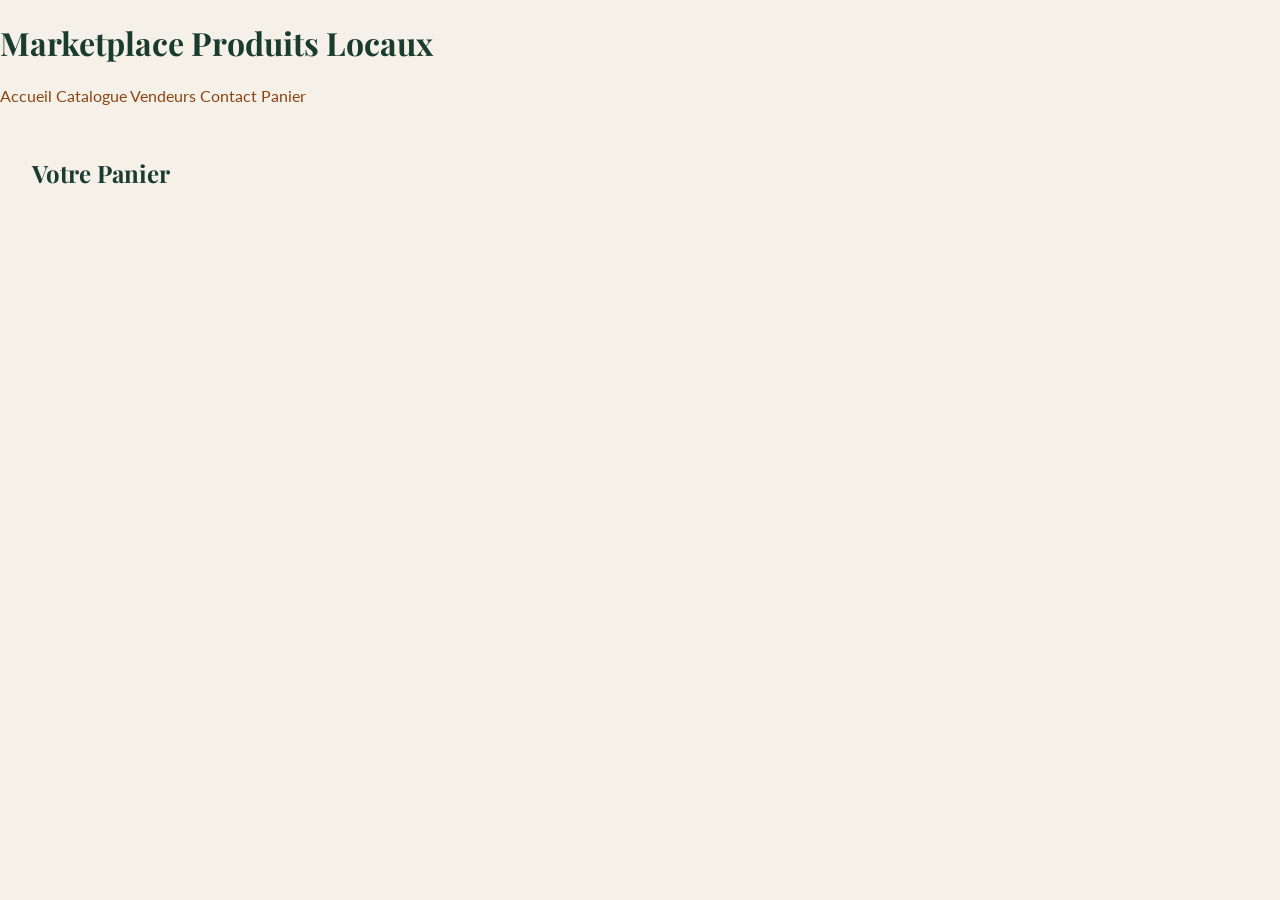
==== cart.html @ ea9a0f0d "Initial commit: Base project setup" ====
<!DOCTYPE html>
<html lang="fr">
<head>
    <meta charset="UTF-8">
    <meta name="viewport" content="width=device-width, initial-scale=1.0">
    <title>Panier - Marketplace Produits Locaux</title>
    <link rel="stylesheet" href="css/global.css">
    <link rel="stylesheet" href="css/style-cart.css">
</head>
<body>
    <header>
        <h1>Marketplace Produits Locaux</h1>
        <nav>
            <a href="index.html">Accueil</a>
            <a href="catalogue.html">Catalogue</a>
            <a href="sellers.html">Vendeurs</a>
            <a href="contact.html">Contact</a>
            <a href="cart.html">Panier</a>
        </nav>
    </header>
    <main>
        <h2>Votre Panier</h2>
        <div class="cart-item-price-display">
            <!-- Items -->
        </div>
    </main>
</body>
</html>
---- css/global.css ----
@import url('https://fonts.googleapis.com/css2?family=Lato:wght@400&family=Playfair+Display:wght@700&display=swap');

:root {
  --color-primary-green: #1A3C2E;
  --color-secondary-brown: #8B4513;
  --color-bg-beige: #F5F0E8;
  --color-accent-gold: #E8A838;
  
  --font-heading: 'Playfair Display', serif;
  --font-body: 'Lato', sans-serif;
}

body {
  font-family: var(--font-body);
  background-color: var(--color-bg-beige);
  color: var(--color-primary-green);
  margin: 0;
  padding: 0;
}

h1, h2, h3, h4, h5, h6 {
  font-family: var(--font-heading);
  color: var(--color-primary-green);
}

a {
  color: var(--color-secondary-brown);
  text-decoration: none;
}

a:hover {
  color: var(--color-accent-gold);
}
---- css/style-cart.css ----
/* Styles spécifiques à la page Panier */
main {
  padding: 2rem;
}
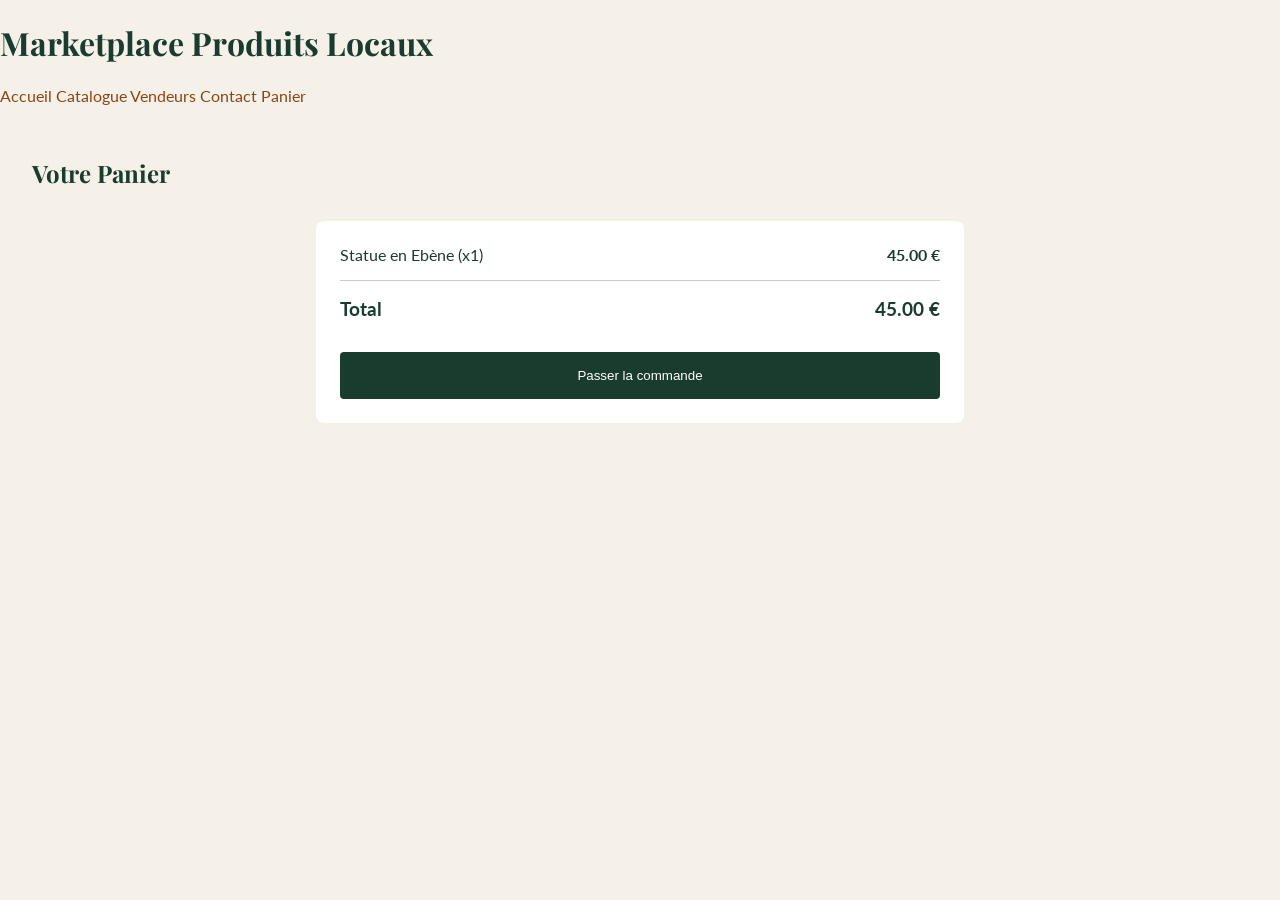
==== commit b41e4c65: "feat: complete application pages" ====
--- a/cart.html
+++ b/cart.html
@@ -20,8 +20,16 @@
     </header>
     <main>
         <h2>Votre Panier</h2>
-        <div class="cart-item-price-display">
-            <!-- Items -->
+        <div style="background: #fff; padding: 1.5rem; border-radius: 8px; max-width: 600px; margin: 2rem auto;">
+            <div style="display: flex; justify-content: space-between; border-bottom: 1px solid #ccc; padding-bottom: 1rem; margin-bottom: 1rem;">
+                <span>Statue en Ebène (x1)</span>
+                <strong class="cart-item-price-display">45.00 €</strong>
+            </div>
+            <div style="display: flex; justify-content: space-between; font-size: 1.2rem;">
+                <strong>Total</strong>
+                <strong class="cart-item-price-display">45.00 €</strong>
+            </div>
+            <button style="width: 100%; padding: 1rem; background: var(--color-primary-green); color: white; border: none; border-radius: 4px; margin-top: 2rem; cursor: pointer;">Passer la commande</button>
         </div>
     </main>
 </body>
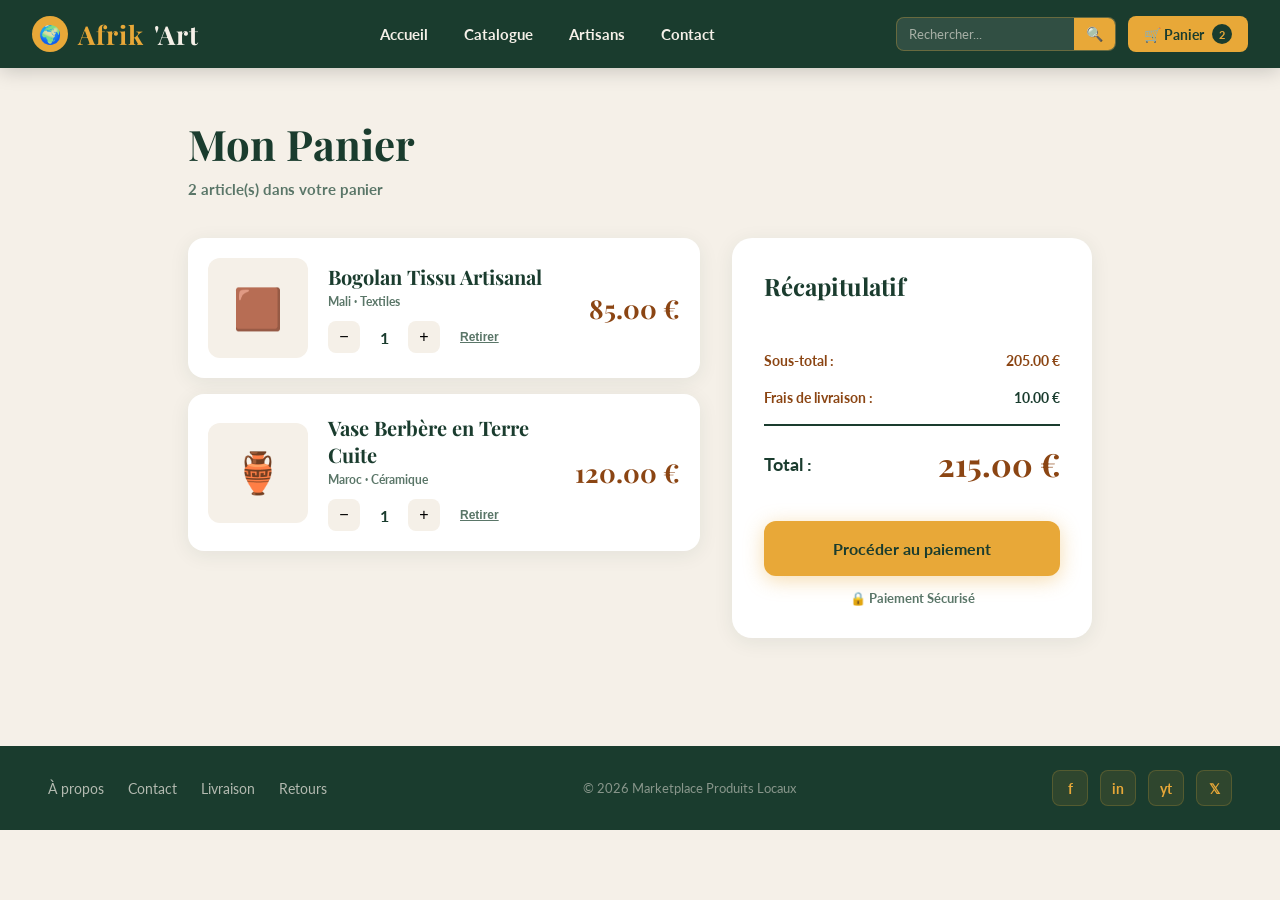
==== commit 35f26dc7: "refactor: apply design from african_marketplace.html" ====
--- a/cart.html
+++ b/cart.html
@@ -3,34 +3,102 @@
 <head>
     <meta charset="UTF-8">
     <meta name="viewport" content="width=device-width, initial-scale=1.0">
-    <title>Panier - Marketplace Produits Locaux</title>
+    <title>Mon Panier - Afrik'Art</title>
     <link rel="stylesheet" href="css/global.css">
     <link rel="stylesheet" href="css/style-cart.css">
 </head>
 <body>
-    <header>
-        <h1>Marketplace Produits Locaux</h1>
-        <nav>
-            <a href="index.html">Accueil</a>
-            <a href="catalogue.html">Catalogue</a>
-            <a href="sellers.html">Vendeurs</a>
-            <a href="contact.html">Contact</a>
-            <a href="cart.html">Panier</a>
-        </nav>
-    </header>
-    <main>
-        <h2>Votre Panier</h2>
-        <div style="background: #fff; padding: 1.5rem; border-radius: 8px; max-width: 600px; margin: 2rem auto;">
-            <div style="display: flex; justify-content: space-between; border-bottom: 1px solid #ccc; padding-bottom: 1rem; margin-bottom: 1rem;">
-                <span>Statue en Ebène (x1)</span>
-                <strong class="cart-item-price-display">45.00 €</strong>
+    <nav>
+        <a href="index.html" class="nav-logo">
+            <div class="nav-logo-icon">🌍</div>
+            Afrik<span>'Art</span>
+        </a>
+        <div class="nav-links">
+            <a href="index.html" class="nav-btn">Accueil</a>
+            <a href="catalogue.html" class="nav-btn">Catalogue</a>
+            <a href="sellers.html" class="nav-btn">Artisans</a>
+            <a href="contact.html" class="nav-btn">Contact</a>
+        </div>
+        <div class="nav-actions">
+            <div class="nav-search-box">
+                <input type="text" placeholder="Rechercher...">
+                <button>🔍</button>
             </div>
-            <div style="display: flex; justify-content: space-between; font-size: 1.2rem;">
-                <strong>Total</strong>
-                <strong class="cart-item-price-display">45.00 €</strong>
+            <a href="cart.html" class="cart-btn active">
+                🛒 Panier <span class="cart-count">2</span>
+            </a>
+        </div>
+    </nav>
+
+    <main class="cart-page">
+        <h1>Mon Panier</h1>
+        <div class="cart-subtitle">2 article(s) dans votre panier</div>
+
+        <div class="cart-layout">
+            <div class="cart-items">
+                <!-- REQUIS: class="cart-item-price-display" -->
+                <div class="cart-item">
+                    <div class="cart-item-img">🟫</div>
+                    <div class="cart-item-info">
+                        <div class="cart-item-name">Bogolan Tissu Artisanal</div>
+                        <div class="cart-item-origin">Mali · Textiles</div>
+                        <div class="cart-item-controls">
+                            <button class="cart-qty-btn">−</button>
+                            <span class="cart-qty">1</span>
+                            <button class="cart-qty-btn">+</button>
+                            <button class="cart-remove">Retirer</button>
+                        </div>
+                    </div>
+                    <div class="cart-item-price-display">85.00 €</div>
+                </div>
+
+                <div class="cart-item">
+                    <div class="cart-item-img">🏺</div>
+                    <div class="cart-item-info">
+                        <div class="cart-item-name">Vase Berbère en Terre Cuite</div>
+                        <div class="cart-item-origin">Maroc · Céramique</div>
+                        <div class="cart-item-controls">
+                            <button class="cart-qty-btn">−</button>
+                            <span class="cart-qty">1</span>
+                            <button class="cart-qty-btn">+</button>
+                            <button class="cart-remove">Retirer</button>
+                        </div>
+                    </div>
+                    <div class="cart-item-price-display">120.00 €</div>
+                </div>
             </div>
-            <button style="width: 100%; padding: 1rem; background: var(--color-primary-green); color: white; border: none; border-radius: 4px; margin-top: 2rem; cursor: pointer;">Passer la commande</button>
+
+            <div class="cart-summary">
+                <h2>Récapitulatif</h2>
+                <div class="summary-line">
+                    <span class="summary-line-label">Sous-total :</span>
+                    <span class="summary-line-value" style="color:var(--secondary-brown)">205.00 €</span>
+                </div>
+                <div class="summary-line">
+                    <span class="summary-line-label">Frais de livraison :</span>
+                    <span class="summary-line-value">10.00 €</span>
+                </div>
+                <div class="summary-total">
+                    <span class="summary-total-label">Total :</span>
+                    <span class="summary-total-value">215.00 €</span>
+                </div>
+                <button class="checkout-btn">Procéder au paiement</button>
+                <div class="secure-badge">🔒 Paiement Sécurisé</div>
+            </div>
         </div>
     </main>
+
+    <footer>
+        <div class="footer-links">
+            <a href="#">À propos</a>
+            <a href="contact.html">Contact</a>
+            <a href="#">Livraison</a>
+            <a href="#">Retours</a>
+        </div>
+        <div style="font-size:13px;color:rgba(245,240,232,.5)">© 2026 Marketplace Produits Locaux</div>
+        <div class="footer-socials">
+            <div class="social-icon">f</div><div class="social-icon">in</div><div class="social-icon">yt</div><div class="social-icon">𝕏</div>
+        </div>
+    </footer>
 </body>
 </html>
--- a/css/global.css
+++ b/css/global.css
@@ -1,33 +1,72 @@
-@import url('https://fonts.googleapis.com/css2?family=Lato:wght@400&family=Playfair+Display:wght@700&display=swap');
+@import url('https://fonts.googleapis.com/css2?family=Lato:wght@400;700&family=Playfair+Display:wght@700&display=swap');
 
 :root {
-  --color-primary-green: #1A3C2E;
-  --color-secondary-brown: #8B4513;
-  --color-bg-beige: #F5F0E8;
-  --color-accent-gold: #E8A838;
+  /* Official Graphic Charter Colors */
+  --primary-green: #1A3C2E;
+  --bg-beige: #F5F0E8;
+  --accent-gold: #E8A838;
+  --secondary-brown: #8B4513;
+
+  /* Aliases to adapt the template easily */
+  --gold: var(--accent-gold);
+  --gold-light: #f0c370;
+  --gold-dark: #cc8d1a;
+  --cream: var(--bg-beige);
+  --cream-dark: #e8dek1;
+  --brown-deep: var(--secondary-brown);
+  --brown-mid: #a05a22;
+  --terracotta: #A0522D; /* fallback */
+  --green-forest: var(--primary-green);
+  --white: #FFFFFF;
+  --text-dark: var(--primary-green);
+  --text-mid: var(--secondary-brown);
+  --text-light: #5a7668;
+  
+  --card-shadow: 0 4px 20px rgba(26, 60, 46, 0.08);
+  --card-shadow-hover: 0 12px 40px rgba(26, 60, 46, 0.15);
+  --radius: 16px;
   
   --font-heading: 'Playfair Display', serif;
   --font-body: 'Lato', sans-serif;
 }
 
-body {
-  font-family: var(--font-body);
-  background-color: var(--color-bg-beige);
-  color: var(--color-primary-green);
-  margin: 0;
-  padding: 0;
-}
+* { margin: 0; padding: 0; box-sizing: border-box; }
+body { font-family: var(--font-body); background: var(--cream); color: var(--text-dark); min-height: 100vh; overflow-x: hidden; }
 
-h1, h2, h3, h4, h5, h6 {
-  font-family: var(--font-heading);
-  color: var(--color-primary-green);
-}
+/* NAV */
+nav { background: var(--primary-green); position: sticky; top: 0; z-index: 1000; padding: 0 32px; display: flex; align-items: center; justify-content: space-between; height: 68px; box-shadow: 0 2px 20px rgba(0,0,0,0.2); }
+.nav-logo { font-family: var(--font-heading); font-size: 26px; font-weight: 700; color: var(--gold); letter-spacing: 1px; cursor: pointer; display: flex; align-items: center; gap: 10px; text-decoration: none; }
+.nav-logo span { color: var(--cream); }
+.nav-logo-icon { width: 36px; height: 36px; background: var(--gold); border-radius: 50%; display: flex; align-items: center; justify-content: center; font-size: 18px; }
+.nav-links { display: flex; gap: 4px; align-items: center; }
+.nav-btn { background: none; border: none; color: var(--cream); font-family: var(--font-body); font-size: 15px; font-weight: 700; padding: 8px 16px; border-radius: 8px; cursor: pointer; transition: all .2s; text-decoration: none; }
+.nav-btn:hover, .nav-btn.active { background: rgba(232,168,56,.15); color: var(--gold); }
+.nav-actions { display: flex; gap: 12px; align-items: center; }
+.nav-search-box { display: flex; align-items: center; background: rgba(255,255,255,.1); border: 1px solid rgba(232,168,56,.3); border-radius: 8px; overflow: hidden; width: 220px; }
+.nav-search-box input { background: none; border: none; outline: none; color: var(--cream); padding: 8px 12px; font-family: var(--font-body); font-size: 13px; width: 100%; }
+.nav-search-box input::placeholder { color: rgba(245,240,232,.6); }
+.nav-search-box button { background: var(--gold); border: none; padding: 8px 12px; cursor: pointer; color: var(--primary-green); font-size: 14px; }
+.cart-btn { background: var(--gold); border: none; color: var(--primary-green); border-radius: 8px; padding: 8px 16px; cursor: pointer; font-family: var(--font-body); font-weight: 700; font-size: 14px; display: flex; align-items: center; gap: 8px; transition: all .2s; text-decoration: none; }
+.cart-btn:hover { background: var(--gold-light); transform: translateY(-1px); }
+.cart-count { background: var(--primary-green); color: var(--gold); border-radius: 50%; width: 20px; height: 20px; display: flex; align-items: center; justify-content: center; font-size: 11px; font-weight: 700; }
 
-a {
-  color: var(--color-secondary-brown);
-  text-decoration: none;
-}
+/* SHARED BUTTONS */
+.btn-primary { background: var(--gold); color: var(--primary-green); border: none; padding: 14px 32px; border-radius: 10px; font-family: var(--font-body); font-weight: 700; font-size: 15px; cursor: pointer; transition: all .25s; box-shadow: 0 4px 20px rgba(232,168,56,.4); text-decoration: none; display: inline-block; }
+.btn-primary:hover { background: var(--gold-light); transform: translateY(-2px); box-shadow: 0 8px 30px rgba(232,168,56,.5); }
+.btn-outline { background: transparent; color: var(--cream); border: 2px solid rgba(245,240,232,.5); padding: 14px 32px; border-radius: 10px; font-family: var(--font-body); font-weight: 700; font-size: 15px; cursor: pointer; transition: all .25s; text-decoration: none; display: inline-block; }
+.btn-outline:hover { border-color: var(--gold); color: var(--gold); }
 
-a:hover {
-  color: var(--color-accent-gold);
-}
+/* FOOTER */
+footer { background: var(--primary-green); color: rgba(245,240,232,.7); padding: 24px 48px; margin-top: 60px; display: flex; align-items: center; justify-content: space-between; flex-wrap: wrap; gap: 16px; }
+.footer-links { display: flex; gap: 24px; }
+.footer-links a { color: rgba(245,240,232,.7); text-decoration: none; font-size: 14px; cursor: pointer; transition: color .2s; }
+.footer-links a:hover { color: var(--gold); }
+.footer-socials { display: flex; gap: 12px; }
+.social-icon { width: 36px; height: 36px; border-radius: 8px; background: rgba(232,168,56,.1); border: 1px solid rgba(232,168,56,.2); display: flex; align-items: center; justify-content: center; color: var(--gold); font-size: 14px; cursor: pointer; transition: all .2s; font-weight: 700; }
+.social-icon:hover { background: var(--gold); color: var(--primary-green); }
+
+/* SCROLLBAR */
+::-webkit-scrollbar { width: 6px; }
+::-webkit-scrollbar-track { background: var(--cream); }
+::-webkit-scrollbar-thumb { background: var(--secondary-brown); border-radius: 3px; }
+::-webkit-scrollbar-thumb:hover { background: var(--primary-green); }
--- a/css/style-cart.css
+++ b/css/style-cart.css
@@ -1,4 +1,33 @@
-/* Styles spécifiques à la page Panier */
-main {
-  padding: 2rem;
-}
+/* Styles spécifiques au Panier */
+.cart-page { padding: 48px; max-width: 1000px; margin: 0 auto; }
+.cart-page h1 { font-family: var(--font-heading); font-size: 42px; font-weight: 700; color: var(--text-dark); margin-bottom: 8px; }
+.cart-subtitle { color: var(--text-light); font-size: 15px; margin-bottom: 40px; font-weight: 700; }
+.cart-layout { display: grid; grid-template-columns: 1fr 360px; gap: 32px; align-items: start; }
+.cart-items { display: flex; flex-direction: column; gap: 16px; }
+.cart-item { background: var(--white); border-radius: var(--radius); padding: 20px; display: flex; gap: 20px; align-items: center; box-shadow: var(--card-shadow); transition: all .25s; }
+.cart-item:hover { box-shadow: var(--card-shadow-hover); }
+.cart-item-img { width: 100px; height: 100px; border-radius: 12px; background: var(--cream); display: flex; align-items: center; justify-content: center; font-size: 40px; flex-shrink: 0; }
+.cart-item-info { flex: 1; }
+.cart-item-name { font-family: var(--font-heading); font-size: 20px; font-weight: 700; color: var(--text-dark); margin-bottom: 4px; }
+.cart-item-origin { font-size: 12px; color: var(--text-light); margin-bottom: 12px; font-weight: 700; }
+.cart-item-controls { display: flex; align-items: center; gap: 12px; }
+.cart-qty-btn { width: 32px; height: 32px; border-radius: 8px; border: 1px solid var(--cream-dark); background: var(--cream); font-size: 16px; cursor: pointer; display: flex; align-items: center; justify-content: center; transition: all .2s; }
+.cart-qty-btn:hover { border-color: var(--gold); background: var(--gold); color: var(--primary-green); }
+.cart-qty { font-size: 16px; font-weight: 700; min-width: 24px; text-align: center; }
+.cart-remove { background: none; border: none; color: var(--text-light); font-size: 12px; cursor: pointer; text-decoration: underline; margin-left: 8px; transition: color .2s; font-weight: 700; }
+.cart-remove:hover { color: var(--terracotta); }
+
+/* REQUIS: class="cart-item-price-display" au lieu de .cart-item-price */
+.cart-item-price-display { font-family: var(--font-heading); font-size: 26px; font-weight: 700; color: var(--secondary-brown); white-space: nowrap; }
+
+.cart-summary { background: var(--white); border-radius: 20px; padding: 32px; box-shadow: var(--card-shadow); position: sticky; top: 100px; }
+.cart-summary h2 { font-family: var(--font-heading); font-size: 24px; font-weight: 700; color: var(--text-dark); margin-bottom: 24px; padding-bottom: 16px; border-bottom: 1px solid var(--cream-dark); }
+.summary-line { display: flex; justify-content: space-between; align-items: center; padding: 10px 0; }
+.summary-line-label { font-size: 14px; color: var(--text-mid); font-weight: 700; }
+.summary-line-value { font-size: 14px; font-weight: 700; color: var(--text-dark); }
+.summary-total { display: flex; justify-content: space-between; align-items: center; padding: 16px 0; margin-top: 8px; border-top: 2px solid var(--text-dark); }
+.summary-total-label { font-size: 18px; font-weight: 700; color: var(--text-dark); }
+.summary-total-value { font-family: var(--font-heading); font-size: 32px; font-weight: 700; color: var(--secondary-brown); }
+.checkout-btn { width: 100%; background: var(--gold); border: none; color: var(--primary-green); padding: 18px; border-radius: 12px; font-family: var(--font-body); font-weight: 700; font-size: 16px; cursor: pointer; transition: all .25s; margin-top: 20px; box-shadow: 0 4px 20px rgba(232,168,56,.4); }
+.checkout-btn:hover { background: var(--gold-light); transform: translateY(-2px); }
+.secure-badge { display: flex; align-items: center; justify-content: center; gap: 8px; margin-top: 14px; font-size: 13px; color: var(--text-light); font-weight: 700; }
